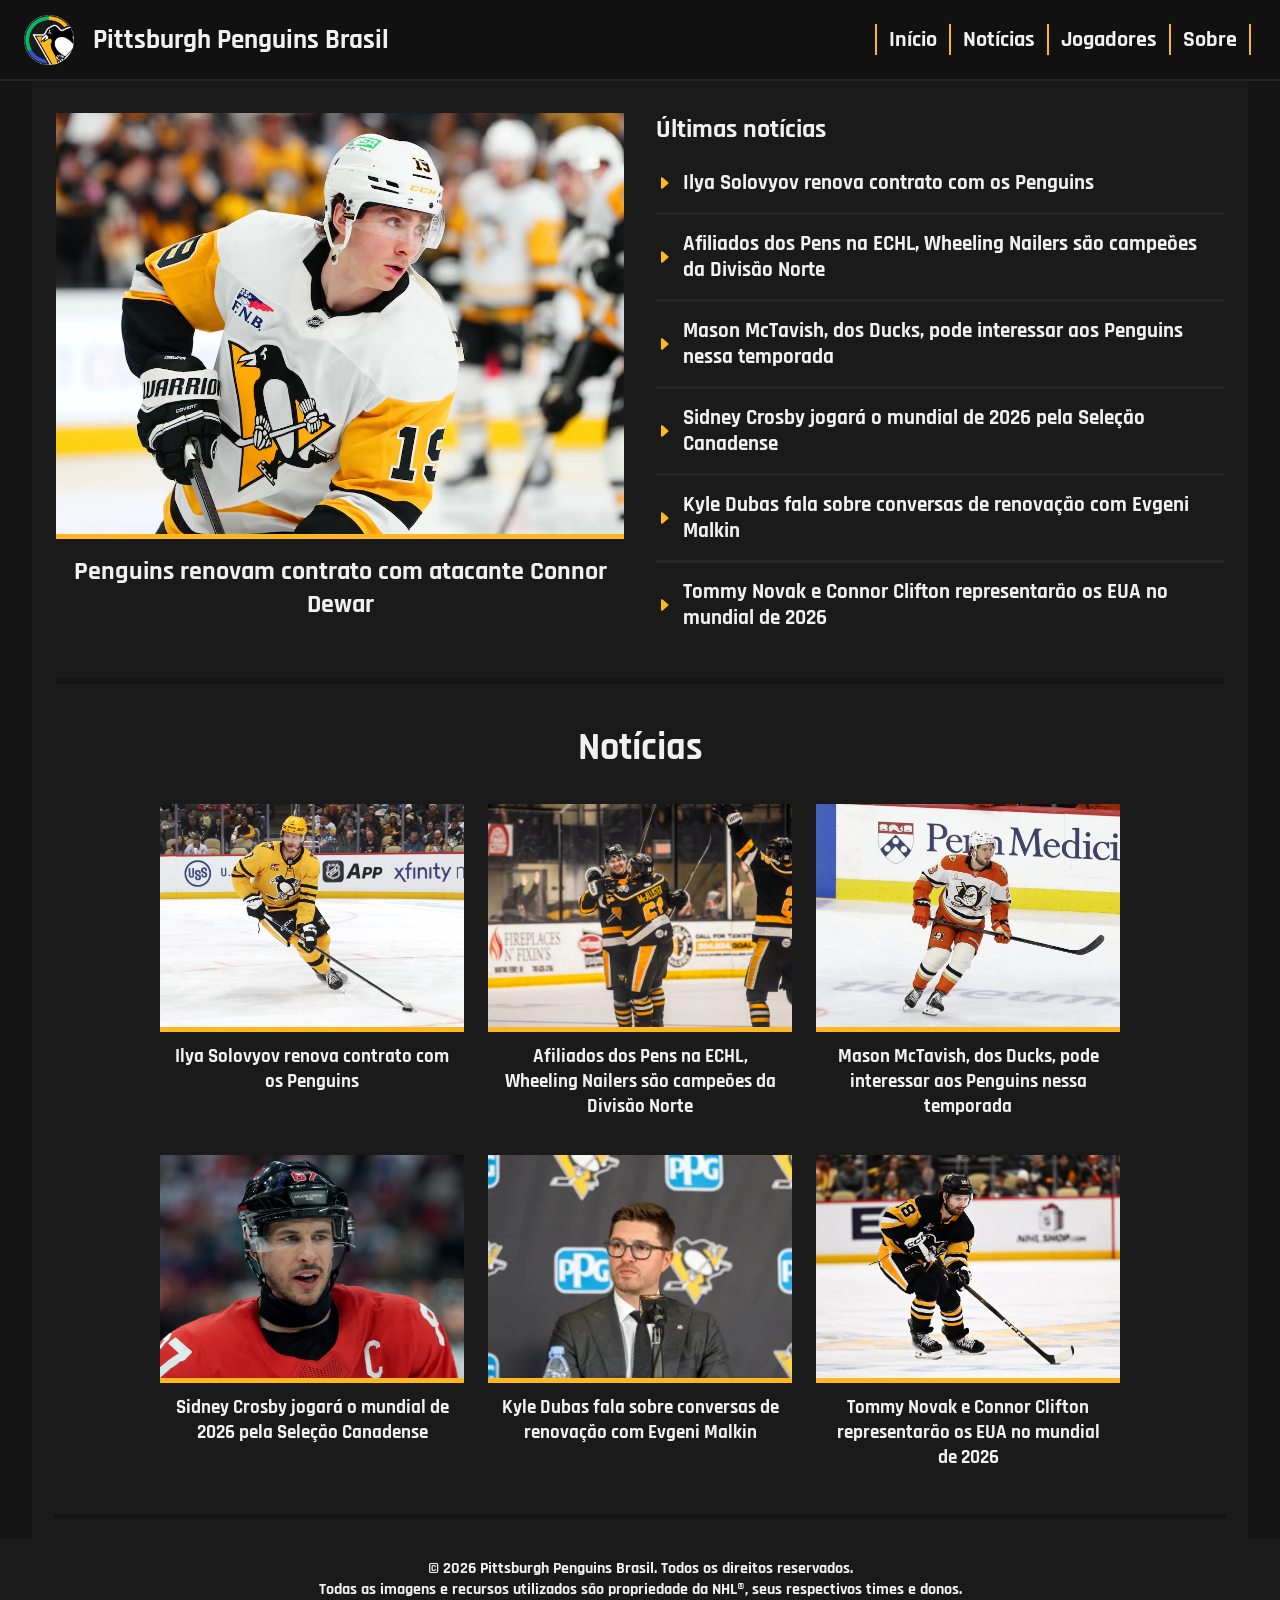
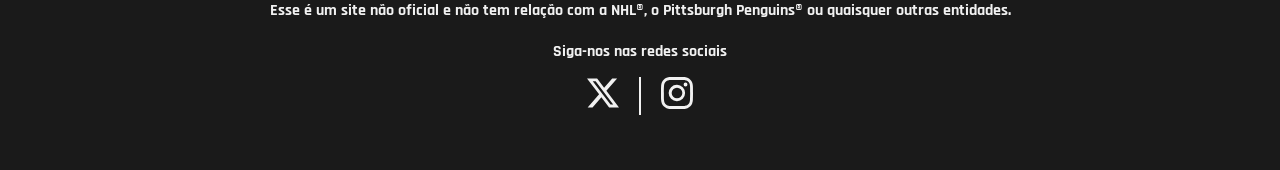
==== index.html @ 7f01fa3d "Add files via upload" ====
<!DOCTYPE html>
<html lang="en">

<head>
    <meta charset="UTF-8">
    <meta name="viewport" content="width=device-width, initial-scale=1.0">
    <link rel="icon" type="image/png" sizes="32x32" href="assets/logo-transparent.png">
    <title>Home | Pittsburgh Penguins Brasil</title>
    <link href="https://fonts.googleapis.com/css2?family=Rajdhani:wght@300;400;500;600;700&display=swap"
        rel="stylesheet">
    <link rel="stylesheet" href="styles.css">
    <meta name="viewport" content="width=device-width, initial-scale=1.0">
</head>

<body>
    <header>
        <div class="cabecalho">
            <div class="titulo flex">
                <img src="assets/logo-transparent.png" alt="Logo do pensbrasil" width="50">
                <h1>Pittsburgh Penguins Brasil</h1>
            </div>
            <div class="navbar flex">
                <a class="item-navbar" href="#inicio">Início</a>
                <a class="item-navbar" href="#noticias">Notícias</a>
                <a class="item-navbar" href="">Jogadores</a>
                <a class="item-navbar" href="">Sobre</a>
                <button class="menu-toggle" aria-label="Toggle menu">
                    <svg xmlns="http://www.w3.org/2000/svg" width="32" height="32" fill="currentColor"
                        class="bi bi-list" viewBox="0 0 16 16">
                        <path fill-rule="evenodd"
                            d="M2.5 12a.5.5 0 0 1 .5-.5h10a.5.5 0 0 1 0 1H3a.5.5 0 0 1-.5-.5m0-4a.5.5 0 0 1 .5-.5h10a.5.5 0 0 1 0 1H3a.5.5 0 0 1-.5-.5m0-4a.5.5 0 0 1 .5-.5h10a.5.5 0 0 1 0 1H3a.5.5 0 0 1-.5-.5" />
                    </svg>
                </button>
            </div>
            <div class="mobile-menu">
                <a class="item-mobile-menu" href="#inicio">Início</a>
                <a class="item-mobile-menu" href="#noticias">Notícias</a>
                <a class="item-mobile-menu" href="">Jogadores</a>
                <a class="item-mobile-menu" href="">Sobre</a>
            </div>
        </div>

    </header>
    <main>
        <div class="bloco" id="inicio">
            <div class="espaco-noticias flex">
                <a class="noticia-principal" href="noticias/penguins_renovam_contrato_com_atacante_connor_dewar/index.html">
                    <div class="foto-noticia">
                        <img src="assets/placeholder.avif" alt="Foto do atacante Connor Dewar" width="100%">
                    </div>
                    <div class="titulo-noticia flex">
                        <p>Penguins renovam contrato com atacante Connor Dewar</p>
                    </div>
                </a>
                <div class="noticias-secundarias"></div>
            </div>
        </div>
        <div class="bloco">
            <div class="secao-noticias" id="noticias">
                <h1 class="h1-noticias">Notícias</h1>
                <section class="noticias-cards"></section>
            </div>
        </div>
    </main>
    <footer>
        <p>© 2026 Pittsburgh Penguins Brasil. Todos os direitos reservados.</p>
        <p>Todas as imagens e recursos utilizados são propriedade da NHL®, seus respectivos times e donos.
            <br>Esse é um site não oficial e não tem relação com a NHL®, o Pittsburgh Penguins® ou quaisquer outras
            entidades.
        </p>

        <div class="redes-sociais">
            <p>Siga-nos nas redes sociais</p>
            <div class="card-redesocial flex">
                <div class="item-redesocial flex">
                    <a href="https://x.com/pensbrasil" target="_blank">
                        <svg xmlns="http://www.w3.org/2000/svg" width="32" height="32" fill="currentColor"
                            class="bi bi-twitter-x" viewBox="0 0 16 16">
                            <path
                                d="M12.6.75h2.454l-5.36 6.142L16 15.25h-4.937l-3.867-5.07-4.425 5.07H.316l5.733-6.57L0 .75h5.063l3.495 4.633L12.601.75Zm-.86 13.028h1.36L4.323 2.145H2.865z" />
                        </svg>
                    </a>
                </div>
                <div class="item-redesocial flex">
                    <a href="https://www.instagram.com/pensbrasil/" target="_blank">
                        <svg xmlns="http://www.w3.org/2000/svg" width="32" height="32" fill="currentColor"
                            class="bi bi-instagram" viewBox="0 0 16 16">
                            <path
                                d="M8 0C5.829 0 5.556.01 4.703.048 3.85.088 3.269.222 2.76.42a3.9 3.9 0 0 0-1.417.923A3.9 3.9 0 0 0 .42 2.76C.222 3.268.087 3.85.048 4.7.01 5.555 0 5.827 0 8.001c0 2.172.01 2.444.048 3.297.04.852.174 1.433.372 1.942.205.526.478.972.923 1.417.444.445.89.719 1.416.923.51.198 1.09.333 1.942.372C5.555 15.99 5.827 16 8 16s2.444-.01 3.298-.048c.851-.04 1.434-.174 1.943-.372a3.9 3.9 0 0 0 1.416-.923c.445-.445.718-.891.923-1.417.197-.509.332-1.09.372-1.942C15.99 10.445 16 10.173 16 8s-.01-2.445-.048-3.299c-.04-.851-.175-1.433-.372-1.941a3.9 3.9 0 0 0-.923-1.417A3.9 3.9 0 0 0 13.24.42c-.51-.198-1.092-.333-1.943-.372C10.443.01 10.172 0 7.998 0zm-.717 1.442h.718c2.136 0 2.389.007 3.232.046.78.035 1.204.166 1.486.275.373.145.64.319.92.599s.453.546.598.92c.11.281.24.705.275 1.485.039.843.047 1.096.047 3.231s-.008 2.389-.047 3.232c-.035.78-.166 1.203-.275 1.485a2.5 2.5 0 0 1-.599.919c-.28.28-.546.453-.92.598-.28.11-.704.24-1.485.276-.843.038-1.096.047-3.232.047s-2.39-.009-3.233-.047c-.78-.036-1.203-.166-1.485-.276a2.5 2.5 0 0 1-.92-.598 2.5 2.5 0 0 1-.6-.92c-.109-.281-.24-.705-.275-1.485-.038-.843-.046-1.096-.046-3.233s.008-2.388.046-3.231c.036-.78.166-1.204.276-1.486.145-.373.319-.64.599-.92s.546-.453.92-.598c.282-.11.705-.24 1.485-.276.738-.034 1.024-.044 2.515-.045zm4.988 1.328a.96.96 0 1 0 0 1.92.96.96 0 0 0 0-1.92m-4.27 1.122a4.109 4.109 0 1 0 0 8.217 4.109 4.109 0 0 0 0-8.217m0 1.441a2.667 2.667 0 1 1 0 5.334 2.667 2.667 0 0 1 0-5.334" />
                        </svg>
                    </a>
                </div>
            </div>
        </div>
    </footer>
    <script src="script.js"></script>
</body>

</html>
---- styles.css ----
* {
  font-family: "Rajdhani", system-ui, -apple-system, 'Segoe UI', sans-serif;
  margin: 0;
  padding: 0;
  box-sizing: border-box;
}

html,
body {
  background-color: var(--cinza-intermediario);
  color: var(--branco);
}

html {
  scroll-behavior: smooth;
}

header {
  display: flex;
  justify-content: center;
  position: sticky;
  top: 0;
  background-color: var(--cinza-escuro);
  border-bottom: 2px solid var(--cinza-detalhes);
}

footer {
  display: flex;
  flex-direction: column;
  font-weight: bold;
  background-color: var(--cinza-claro);
  color: var(--branco);
  padding: 20px;
  text-align: center;
  align-items: center;
  justify-content: space-between;
  flex-wrap: wrap;
}

a {
  color: var(--branco);
  text-decoration: none;
}

:root {
  --amarelo: #feb71c;
  --branco: #f1f1f1;
  --cinza-escuro: #111111;
  --cinza-claro: #1a1a1a;
  --cinza-detalhes: #252525;
  --cinza-intermediario: #141414;
}

.redes-sociais {
  padding: 20px;
  text-align: center;
}

.item-redesocial {
  align-items: center;
  padding: 0px 20px;
  transition: color 0.2s ease;
  color: var (--branco);
}

.item-redesocial:first-child {
  border-right: 2px solid var(--branco);
}

.item-redesocial svg:hover {
  color: var(--amarelo);
  transition: color 0.2s ease;
  cursor: pointer;
}

.card-redesocial {
  justify-content: center;
  padding: 15px 5px;
}

.flex {
  display: flex;
}

.cabecalho {
  display: flex;
  width: 100%;
  max-width: 80.5rem;
  flex-wrap: wrap;
  color: var(--branco);
  padding: 0.6rem 1.2rem;
  align-items: center;
  text-align: center;
  justify-content: space-between;
  gap: 1rem;
}

.titulo {
  font-size: 0.85rem;
  white-space: nowrap;
  overflow: hidden;
  gap: 1.2rem;
  padding: 5px;
  align-items: center;
  margin-right: auto;
}

.navbar {
  padding: 10px;
  justify-content: right;
  max-width: 100%;
}

.item-navbar {
  font-size: clamp(1rem, 1.2rem + 0.3vw, 1.4rem);
  font-weight: bold;
  color: var(--branco);
  text-decoration: none;
  padding: 1px 12px;
  transition: color 0.2s ease;
  border-right: 2px solid var(--amarelo);
}

.item-navbar:first-child {
  border-left: 2px solid var(--amarelo);
}

.item-navbar:hover {
  color: var(--amarelo);
  transition: color 0.2s ease;
}

.menu-toggle {
  display: none;
  background: none;
  border: none;
  cursor: pointer;
  color: var(--branco);
}

@media (max-width: 860px) {
  .item-navbar {
    display: none;
    width: 100%;
    text-align: center;
    padding: 15px;
    border-top: 1px solid #444;
  }

  .navbar {
    flex-direction: column;
    align-items: flex-start;
  }

  .menu-toggle {
    display: flex;
    align-items: center;
  }

  .navbar.active .item-navbar {
    display: block;
  }
}

@media (max-width: 530px) {
  .titulo {
    font-size: 0.5rem;
    gap: 10px;
  }

  .titulo img {
    width: 30px;
    height: 30px;
  }

  .menu-toggle svg {
    width: 24px;
    height: 24px;
  }

  footer {
    font-size: 0.7rem;
  }
}

.mobile-menu {
  max-height: 0;
  overflow: hidden;
  display: flex;
  flex-direction: column;
  background: var(--cinza-claro);
  position: absolute;
  top: 4rem;
  left: 0;
  width: 100%;
  z-index: 999;
}

.mobile-menu a {
  font-weight: bold;
  color: var(--branco);
  padding: 15px;
  text-decoration: none;
  border-top: 2px solid var(--cinza-escuro);
}

.mobile-menu a:hover {
  background: #444;
}

@media (min-width: 860px) {
  .mobile-menu {
    display: none !important;
  }
}

@media (max-width: 860px) {
  .mobile-menu {
    top: 5rem;
  }
}

@media (max-width: 530px) {
  .mobile-menu {
    top: 4rem;
  }
}

.mobile-menu {
  transition: max-height 0.3s ease;
  overflow: hidden;
}

.mobile-menu.open {
  max-height: 300px;
}

#inicio {
  scroll-margin-top: 7rem;
} 

.bloco {
  background-color: var(--cinza-claro);
  width: clamp(18rem, 95%, 80rem);
  margin: 0 auto;
  padding: 1.2rem 1.5rem;
  padding-top: 2rem;
}

.bloco:not(:first-child) {
  padding: 1.2rem 1.3rem;
}

.espaco-noticias {
  display: flex;
  flex-wrap: wrap;
  gap: 2rem;
  padding-bottom: 2rem;
  border-bottom: 5px solid var(--cinza-intermediario);
}

.noticia-principal {
  flex: 1;
  display: flex;
  flex-direction: column;
  gap: 1rem;
  min-width: 16rem;
}

.noticia-principal:hover {
  text-decoration: underline;
  cursor: pointer;
}

.foto-noticia {
  aspect-ratio: 4 / 3;
  width: 100%;
  overflow: hidden;
}

.foto-noticia img {
  width: 100%;
  height: 100%;
  object-fit: cover;
  border-bottom: 5px solid var(--amarelo);
}

.titulo-noticia {
  text-align: center;
}

.titulo-noticia p {
  font-size: clamp(1.2rem, 1.4rem + 0.5vw, 1.6rem);
  font-weight: bold;
  color: var(--branco);
  margin: 0;
}

.noticias-secundarias {
  flex: 1;
  display: flex;
  flex-direction: column;
  min-width: 14rem;
}

.noticias-secundarias h2 {
  font-size: clamp(1.2rem, 1.4rem + 0.3vw, 1.8rem);
  font-weight: bold;
  color: var(--branco);
  margin-bottom: 0.5rem;
}

.link-noticia-secundaria {
  display: flex;
  align-items: center;
  gap: 0.7rem;
  font-size: clamp(1rem, 1.2rem + 0.4vw, 1.3rem);
  color: var(--branco);
  font-weight: bold;
  padding: 1rem 0;
  border-bottom: 3px solid var(--cinza-detalhes);
}

.link-noticia-secundaria:last-child {
  border-bottom: none;
}

.link-noticia-secundaria svg {
  color: var(--amarelo);
  flex-shrink: 0;
}

.link-noticia-secundaria:hover {
  text-decoration: underline;
  cursor: pointer;
}

@media (max-width: 860px) {
  .espaco-noticias {
    flex-direction: column;
    align-items: center;
    gap: 1rem;
  }

  .noticia-principal,
  .noticias-secundarias {
    width: 100%;
  }

  .noticias-secundarias {
    margin-top: 2rem;
  }
}

@media (max-width: 530px) {
  .espaco-noticias {
    gap: 0;
  }

  .titulo-noticia p {
    font-size: 1.2rem;
  }

  .noticias-secundarias h2 {
    font-size: 1.2rem;
  }

  .link-noticia-secundaria {
    font-size: 0.8rem;
    padding: 0.5rem 0;
  }
}

.h1-noticias {
  font-size: clamp(1.5rem, 2rem + 0.5vw, 2.5rem);
  font-weight: bold;
  color: var(--branco);
  text-align: center;
  margin: 0 auto;
}

.secao-noticias {
  border-bottom: 5px solid var(--cinza-intermediario);
  scroll-margin-top: 7rem;
}

.noticias-cards {
  display: grid;
  grid-template-columns: repeat(auto-fit, minmax(15rem, 1fr));
  gap: 1.5rem;
  padding: 2rem 0;
  margin: 0 auto;
  width: clamp(10rem, 95%, 60rem);
}

.card {
  background-color: var(--cinza-claro);
  overflow: hidden;
  text-align: center;
}

.card:hover {
  text-decoration: underline;
  cursor: pointer;
}

.card img {
  width: 100%;
  aspect-ratio: 4 / 3;
  object-fit: cover;
  display: block;
  border-bottom: 5px solid var(--amarelo);
}

.card h3 {
  font-size: clamp(0.9rem, 1rem + 0.3vw, 1.2rem);
  color: var(--branco);
  padding: 0.75rem;
}
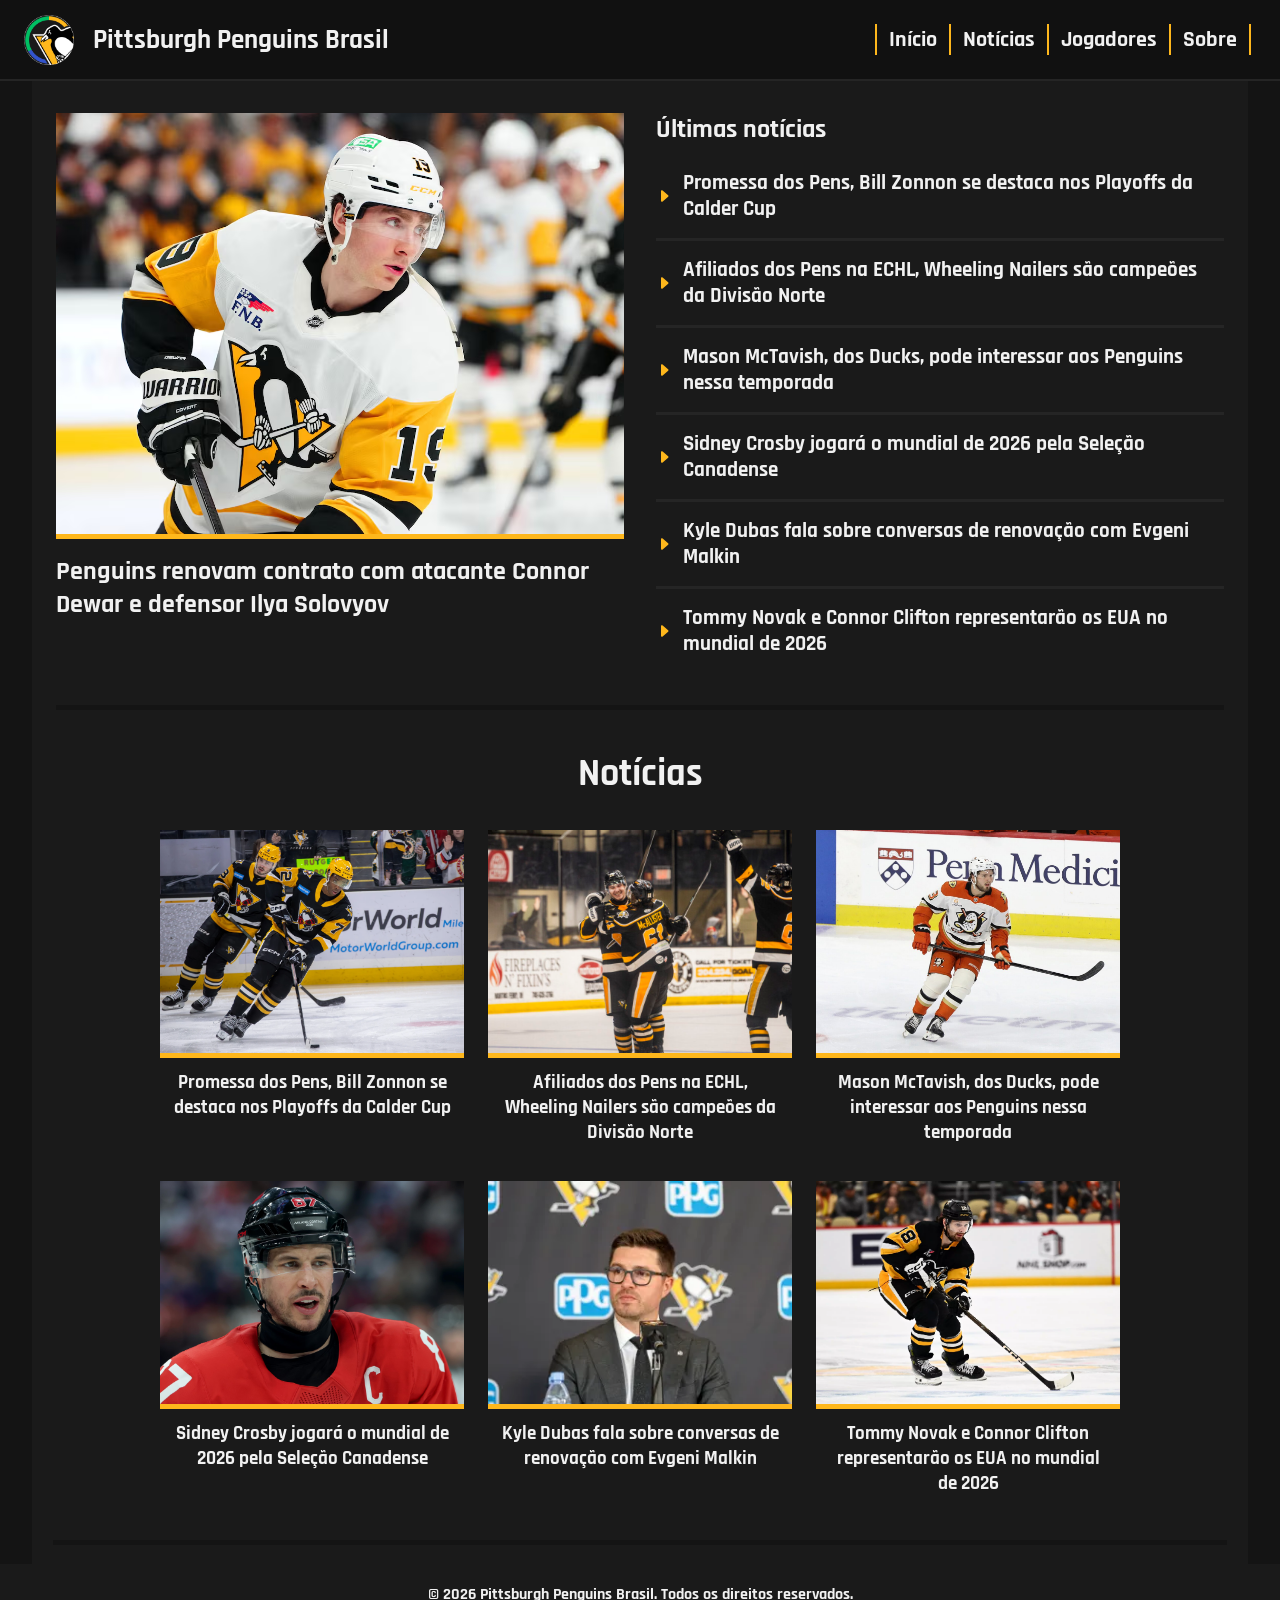
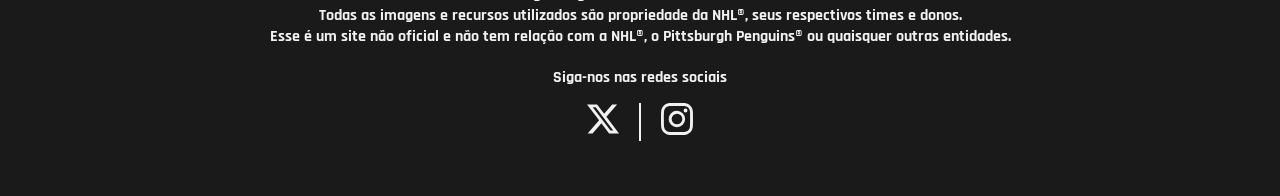
==== commit de1d2985: "Add files via upload" ====
--- a/index.html
+++ b/index.html
@@ -44,12 +44,12 @@
     <main>
         <div class="bloco" id="inicio">
             <div class="espaco-noticias flex">
-                <a class="noticia-principal" href="noticias/penguins_renovam_contrato_com_atacante_connor_dewar/index.html">
+                <a class="noticia-principal" href="noticias/penguins_renovam_contrato_com_atacante_connor_dewar_e_defensor_ilya_solovyov/">
                     <div class="foto-noticia">
                         <img src="assets/placeholder.avif" alt="Foto do atacante Connor Dewar" width="100%">
                     </div>
                     <div class="titulo-noticia flex">
-                        <p>Penguins renovam contrato com atacante Connor Dewar</p>
+                        <p>Penguins renovam contrato com atacante Connor Dewar e defensor Ilya Solovyov</p>
                     </div>
                 </a>
                 <div class="noticias-secundarias"></div>
--- a/styles.css
+++ b/styles.css
@@ -163,14 +163,18 @@
 }
 
 @media (max-width: 530px) {
+  .cabecalho {
+    gap: 0.3rem;
+  }
+
   .titulo {
     font-size: 0.5rem;
-    gap: 10px;
+    gap: 9px;
   }
 
   .titulo img {
-    width: 30px;
-    height: 30px;
+    width: 25px;
+    height: 25px;
   }
 
   .menu-toggle svg {
@@ -286,7 +290,7 @@
 }
 
 .titulo-noticia {
-  text-align: center;
+  text-align: left;
 }
 
 .titulo-noticia p {
@@ -359,6 +363,11 @@
 
   .titulo-noticia p {
     font-size: 1.2rem;
+    
+  }
+
+  .titulo-noticia {
+  text-align: center;
   }
 
   .noticias-secundarias h2 {
@@ -416,4 +425,176 @@
   font-size: clamp(0.9rem, 1rem + 0.3vw, 1.2rem);
   color: var(--branco);
   padding: 0.75rem;
-}+}
+
+.espaco-artigo {
+  flex: 0 0 65%;   
+  padding-right: 1.7rem;
+  padding-bottom: 1rem;
+  border-right: 4px solid var(--cinza-intermediario);
+}
+
+.tipo-artigo {
+  align-items: center;
+  gap: 0.5rem;
+  margin-bottom: 1rem;
+}
+
+.tipo-artigo p {
+  font-size: clamp(0.8rem, 1.2rem + 0.2vw, 1.3rem);
+  color: var(--branco);
+  font-weight: bold;
+  border-bottom: 3px solid var(--amarelo);
+  display: inline-block;
+}
+
+.tipo-artigo svg {
+  color: var(--amarelo);
+}
+
+.titulo-artigo {
+  font-size: 2rem;
+  font-weight: bold;
+  color: var(--branco);
+  text-align: left;
+  margin-bottom: 1rem;
+}
+
+.foto-artigo img {
+  width: 70%;
+  aspect-ratio: 4 / 3;
+  object-fit: cover;
+  display: block;
+  border-bottom: 7px solid var(--amarelo);
+}
+
+.creditos-foto {
+  font-size: clamp(0.8rem, 0.9rem + 0.2vw, 1rem);
+  color: var(--branco);
+  margin-top: 0.5rem;
+}
+
+.info-artigo {
+  margin-top: 1.7rem;
+}
+
+.autor-artigo {
+  font-size: clamp(0.9rem, 1rem + 0.2vw, 1.4rem);
+  color: var(--branco);
+  margin-top: 0.5rem;
+  gap: 5px;
+}
+
+.autor-artigo a {
+  font-weight: bold;
+  color: var(--branco);
+}
+
+.autor-artigo a:hover {
+  text-decoration: underline;
+}
+
+.data-artigo {
+  font-weight: bold;
+  font-size: 1.1rem;
+  color: var(--branco);
+  margin-top: 0.2rem;
+}
+
+.conteudo-artigo {
+  font-weight: normal;
+  font-size: clamp(0.8rem, 1.1rem + 0.5vw, 1.5rem);
+  display: flex;
+  flex-direction: column;
+  gap: 1.5rem;
+  margin-top: 2rem;
+  margin-bottom: 2rem;
+  line-height: 1.3;
+  color: var(--branco);
+}
+
+@media (max-width: 1000px) {
+  .foto-artigo img {
+    align-self: center;
+    width: 100%;
+  }
+}
+
+.outras-noticias {
+  flex: 0 0 35%;  
+  padding-left: 1.3rem;
+}
+
+.h2-outras-noticias {
+  font-size: 1.7rem;
+  font-weight: bold;
+  color: var(--branco);
+}
+
+.cards-outras-noticias {
+  display: flex;
+  flex-direction: column;
+}
+
+.card-outras-noticias {
+  display: flex;
+  align-items: center;
+  gap: 1rem;
+  width: 100%;
+  padding: 1rem 0;
+  padding: 1rem 0;
+  border-bottom: 3px solid var(--cinza-detalhes);
+}
+
+.card-outras-noticias:hover {
+  text-decoration: underline;
+  cursor: pointer;
+}
+
+.foto-card-outras-noticias {
+  flex: 0 0 120px;
+}
+
+.foto-card-outras-noticias img {
+  width: 100%;
+  aspect-ratio: 4 / 3;
+  object-fit: cover;
+  display: block;
+  border-bottom: 5px solid var(--amarelo);
+}
+
+.card-outras-noticias p {
+  flex: 1;
+  font-size: clamp(0.6rem, 0.9rem + 0.3vw, 1.1rem);
+  color: var(--branco);
+  font-weight: bold;
+  text-align: left;
+}
+
+@media (max-width: 1200px) {
+  #artigo {
+    flex-direction: column;
+  }
+
+  .espaco-artigo,
+  .outras-noticias {
+    flex: 1 1 100%;
+    width: 100%;
+    border-right: none;
+    padding-right: 0;
+    padding-left: 0;
+  }
+
+  .espaco-artigo {
+    border-bottom: 5px solid var(--cinza-intermediario);
+  }
+
+  .outras-noticias {
+    display: flex;
+    flex-direction: column;
+    padding-top: 2rem;
+    text-align: center;
+    justify-content: center;
+  }
+
+}
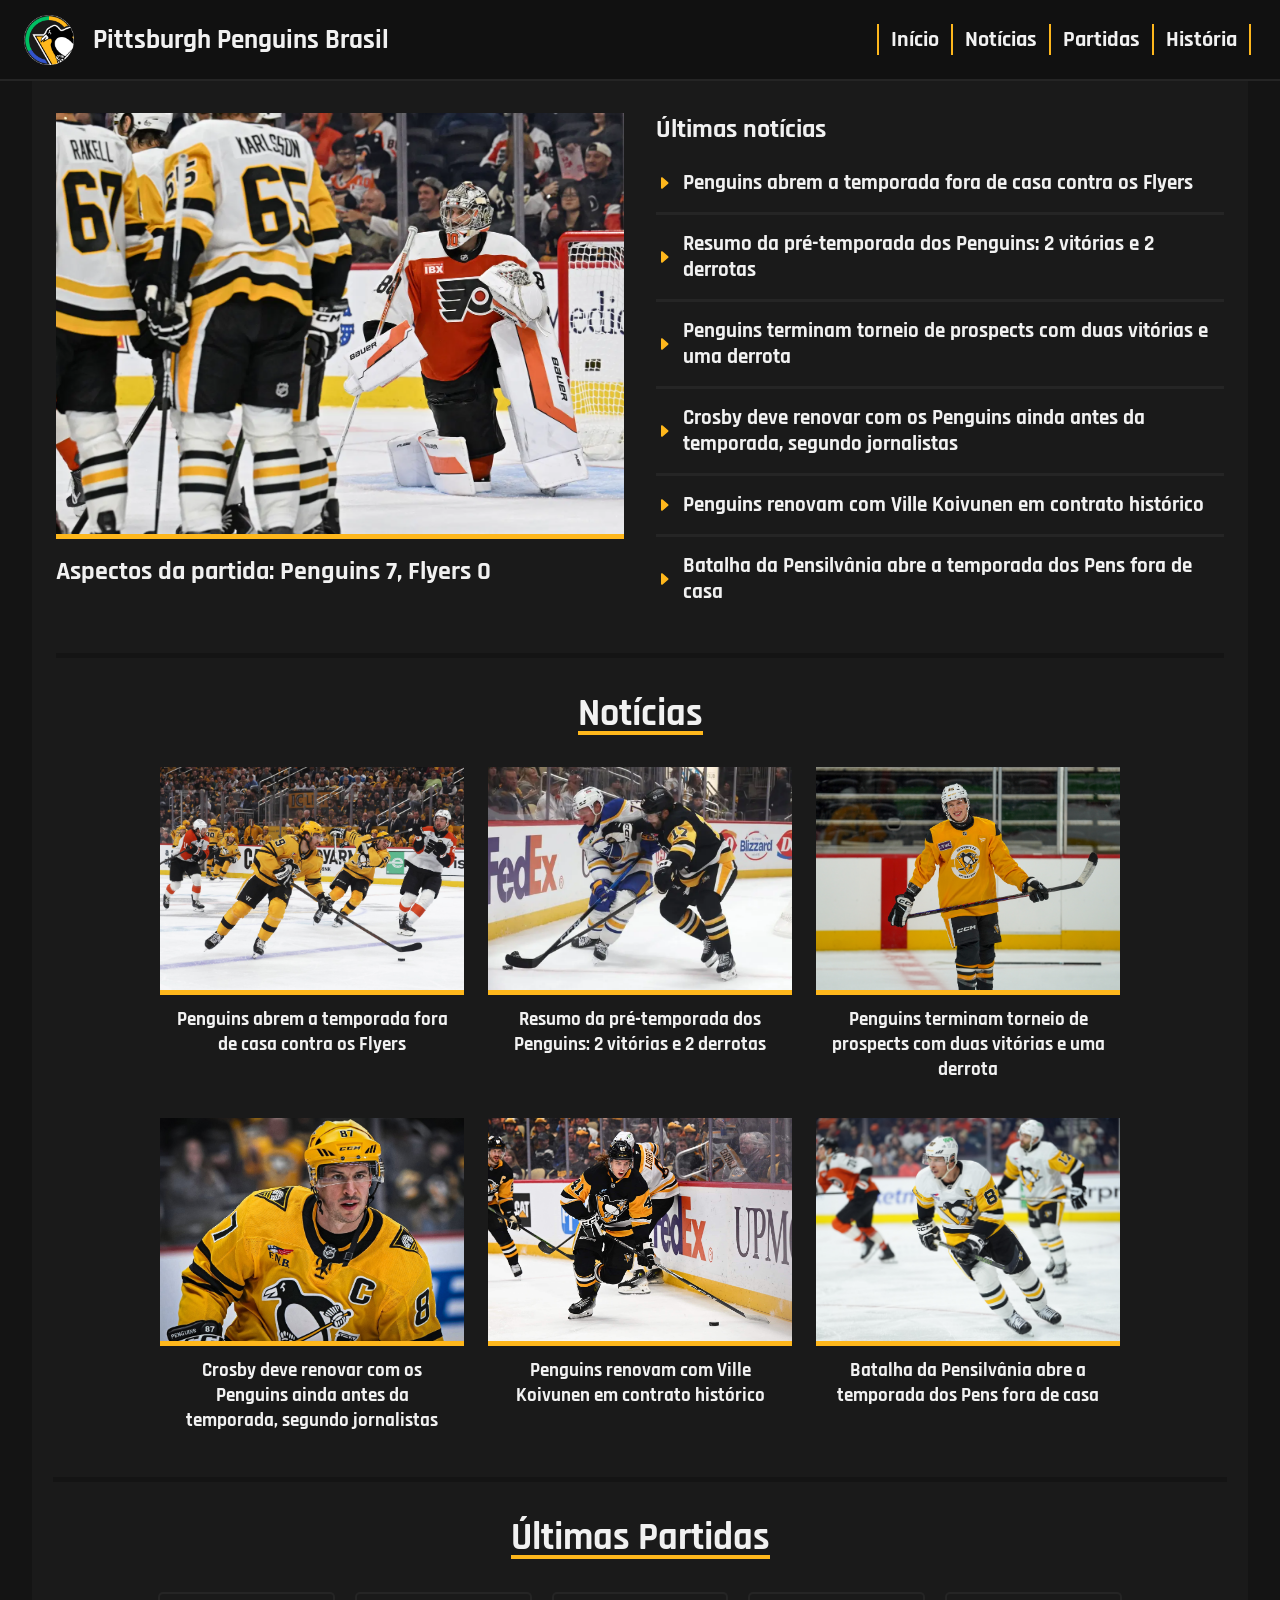
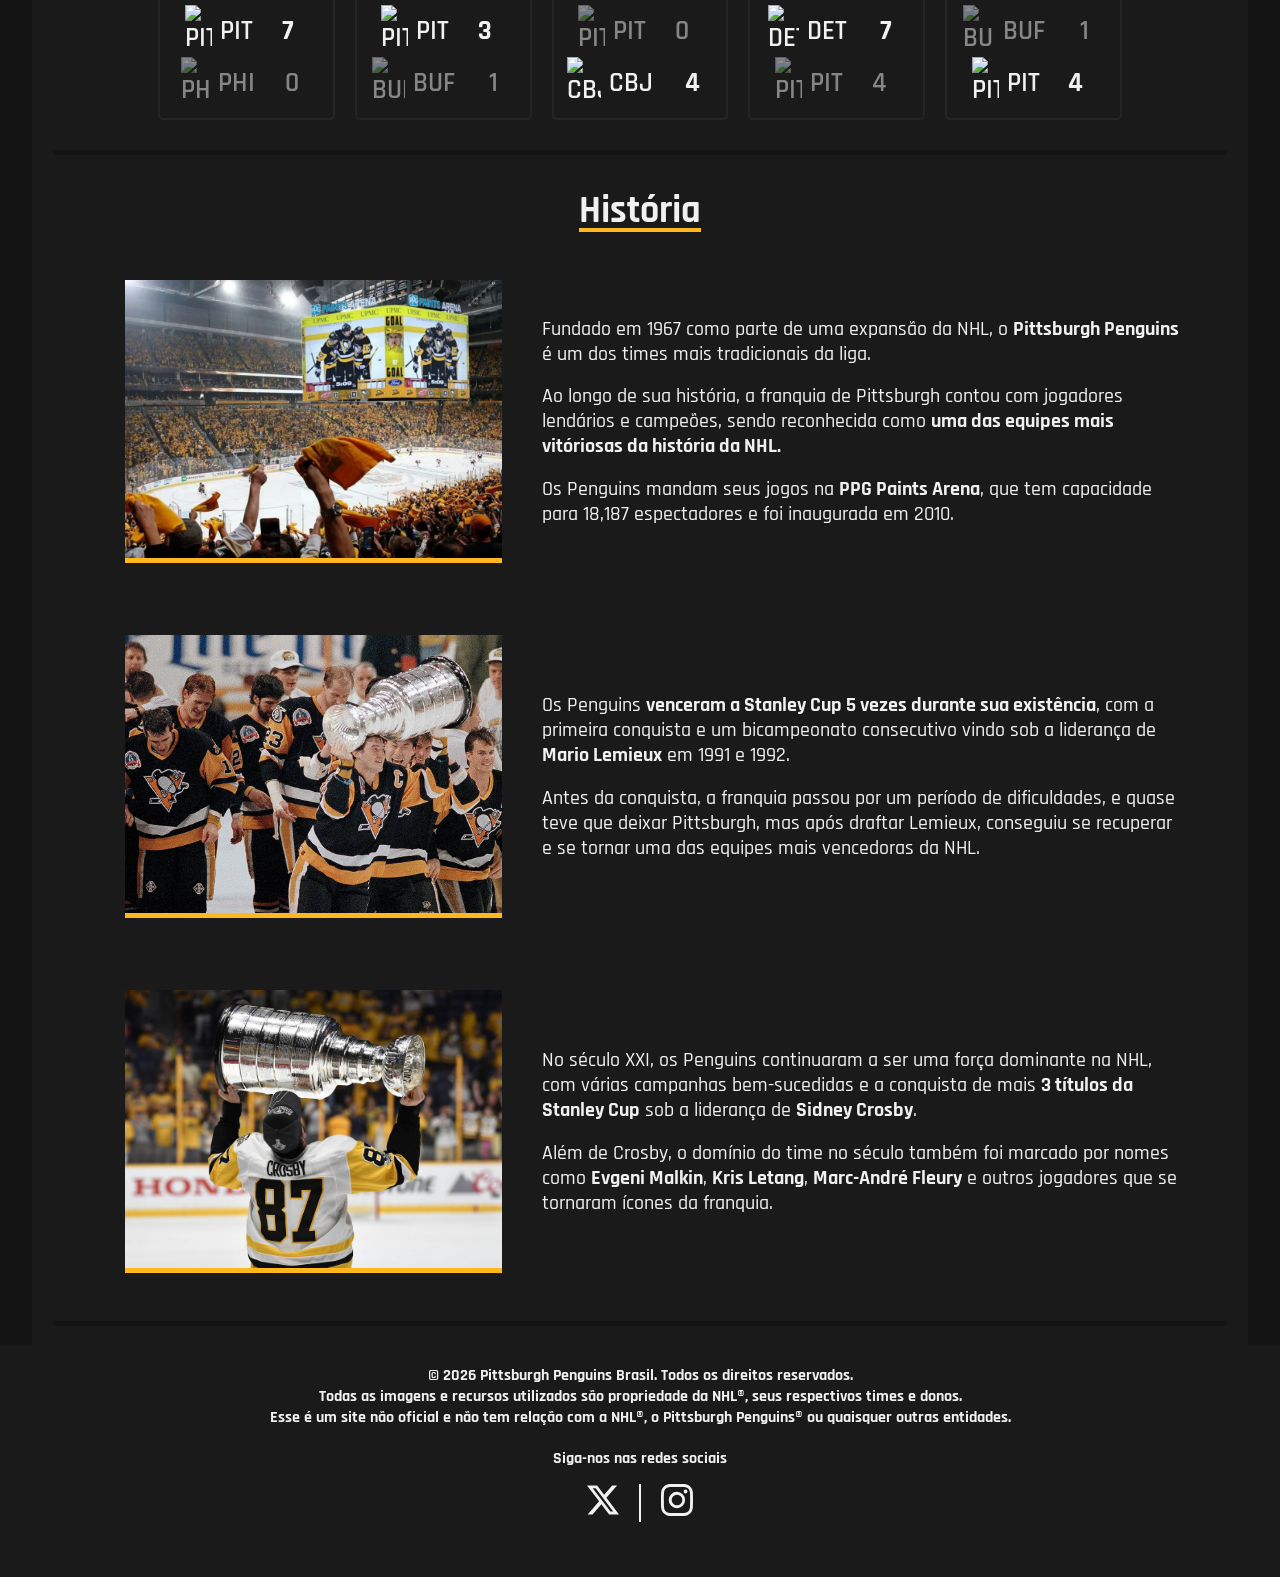
==== commit e157652b: "Add files via upload" ====
--- a/index.html
+++ b/index.html
@@ -22,8 +22,8 @@
             <div class="navbar flex">
                 <a class="item-navbar" href="#inicio">Início</a>
                 <a class="item-navbar" href="#noticias">Notícias</a>
-                <a class="item-navbar" href="">Jogadores</a>
-                <a class="item-navbar" href="">Sobre</a>
+                <a class="item-navbar" href="#partidas">Partidas</a>
+                <a class="item-navbar" href="#historia">História</a>
                 <button class="menu-toggle" aria-label="Toggle menu">
                     <svg xmlns="http://www.w3.org/2000/svg" width="32" height="32" fill="currentColor"
                         class="bi bi-list" viewBox="0 0 16 16">
@@ -35,8 +35,8 @@
             <div class="mobile-menu">
                 <a class="item-mobile-menu" href="#inicio">Início</a>
                 <a class="item-mobile-menu" href="#noticias">Notícias</a>
-                <a class="item-mobile-menu" href="">Jogadores</a>
-                <a class="item-mobile-menu" href="">Sobre</a>
+                <a class="item-mobile-menu" href="#partidas">Partidas</a>
+                <a class="item-mobile-menu" href="#historia">História</a>
             </div>
         </div>
 
@@ -44,12 +44,12 @@
     <main>
         <div class="bloco" id="inicio">
             <div class="espaco-noticias flex">
-                <a class="noticia-principal" href="noticias/penguins_renovam_contrato_com_atacante_connor_dewar_e_defensor_ilya_solovyov/">
+                <a class="noticia-principal" href="noticias/aspectos_da_partida_penguins_7_flyers_0/">
                     <div class="foto-noticia">
-                        <img src="assets/placeholder.avif" alt="Foto do atacante Connor Dewar" width="100%">
+                        <img src="assets/7a0.png" alt="Bryan Rust em ação pelos Penguins." width="100%">
                     </div>
                     <div class="titulo-noticia flex">
-                        <p>Penguins renovam contrato com atacante Connor Dewar e defensor Ilya Solovyov</p>
+                        <p>Aspectos da partida: Penguins 7, Flyers 0</p>
                     </div>
                 </a>
                 <div class="noticias-secundarias"></div>
@@ -59,6 +59,52 @@
             <div class="secao-noticias" id="noticias">
                 <h1 class="h1-noticias">Notícias</h1>
                 <section class="noticias-cards"></section>
+            </div>
+        </div>
+        <div class="bloco">
+            <div class="secao-noticias" id="partidas">
+                <div class="resultados">
+                    <h1 class="h1-noticias">Últimas Partidas</h1>
+                    <div class="cards-jogos"></div>
+                </div>
+            </div>
+        </div>
+        <div class="bloco">
+            <div class="secao-historia" id="historia">
+                <h1 class="h1-noticias">História</h1>
+                <div class="informacoes-historia">
+                    <div class="imagem-historia">
+                        <img src="assets/ppgarena.png" alt="PPG Paints Arena" width="30%">
+                    </div>
+                    <div class="texto-historia">
+                        <p>Fundado em 1967 como parte de uma expansão da NHL, o <strong>Pittsburgh Penguins</strong> é um dos times mais tradicionais da liga.</p>
+                        <p>Ao longo de sua história, a franquia de Pittsburgh contou com jogadores lendários e campeões, sendo reconhecida como <strong>uma
+                        das equipes mais vitóriosas da história da NHL.</strong></p>
+                        <p>Os Penguins mandam seus jogos na <strong>PPG Paints Arena</strong>, que tem capacidade para 18,187 espectadores e foi inaugurada em 2010.</p>
+                    </div>
+                </div>
+                <div class="informacoes-historia">
+                    <div class="imagem-historia">
+                        <img src="assets/cup91.jpg" alt="Mario Lemieux levanta a Stanley Cup em 1991" width="30%">
+                    </div>
+                    <div class="texto-historia">
+                        <p>Os Penguins <strong>venceram a Stanley Cup 5 vezes durante sua existência</strong>, com a primeira
+                        conquista e um bicampeonato consecutivo vindo sob a liderança de <strong>Mario Lemieux</strong> em 1991 e 1992.</p>
+                        <p>Antes da conquista, a franquia passou por um período de dificuldades, e quase teve que deixar Pittsburgh, 
+                        mas após draftar Lemieux, conseguiu se recuperar e se tornar uma das equipes mais vencedoras da NHL.</p>
+                    </div>
+                </div>
+                <div class="informacoes-historia ultimo">
+                    <div class="imagem-historia">
+                        <img src="assets/cup17.jpg" alt="Sidney Crosby levanta a Stanley Cup em 2017" width="30%">
+                    </div>
+                    <div class="texto-historia">
+                        <p>No século XXI, os Penguins continuaram a ser uma força dominante na NHL, com várias campanhas bem-sucedidas e a
+                        conquista de mais <strong>3 títulos da Stanley Cup</strong> sob a liderança de <strong>Sidney Crosby</strong>.</p>
+                        <p>Além de Crosby, o domínio do time no século também foi marcado por nomes como
+                            <strong>Evgeni Malkin</strong>, <strong>Kris Letang</strong>, <strong>Marc-André Fleury</strong> e outros jogadores que se tornaram ícones da franquia.</p>
+                    </div>
+                </div>
             </div>
         </div>
     </main>
--- a/styles.css
+++ b/styles.css
@@ -22,6 +22,7 @@
   top: 0;
   background-color: var(--cinza-escuro);
   border-bottom: 2px solid var(--cinza-detalhes);
+  z-index: 999;
 }
 
 footer {
@@ -40,6 +41,10 @@
 a {
   color: var(--branco);
   text-decoration: none;
+}
+
+::-webkit-scrollbar {
+  display: none;
 }
 
 :root {
@@ -49,6 +54,9 @@
   --cinza-claro: #1a1a1a;
   --cinza-detalhes: #252525;
   --cinza-intermediario: #141414;
+  --cinza-cabecalho-tabela: #131313;
+  --cinza-coluna-tabela-impar: #171717;
+  --cinza-coluna-tabela-par: #1e1e1e;
 }
 
 .redes-sociais {
@@ -59,17 +67,22 @@
 .item-redesocial {
   align-items: center;
   padding: 0px 20px;
-  transition: color 0.2s ease;
   color: var (--branco);
+  transition: 0.2s ease;
 }
 
 .item-redesocial:first-child {
   border-right: 2px solid var(--branco);
 }
 
-.item-redesocial svg:hover {
+.item-redesocial svg {
+  color: var(--branco);
+  transition: 0.2s ease;
+}
+
+.item-redesocial:hover svg {
   color: var(--amarelo);
-  transition: color 0.2s ease;
+  transition: 0.2s ease;
   cursor: pointer;
 }
 
@@ -130,12 +143,62 @@
   transition: color 0.2s ease;
 }
 
+.cabecalho .titulo img {
+  transition: opacity 0.5s ease;
+}
+
+.cabecalho .titulo img.fade-out {
+  opacity: 0;
+}
+
+.cabecalho .titulo img.fade-in {
+  opacity: 1;
+}
+
 .menu-toggle {
   display: none;
   background: none;
   border: none;
   cursor: pointer;
   color: var(--branco);
+}
+
+.informacoes-historia {
+  padding: 0px 3rem;
+  display: flex;
+  justify-content: center;
+  align-items: center;
+  gap: 1rem;
+  margin-top: 1.5rem;
+}
+
+.imagem-historia {
+  width: 40%;
+  display: flex;
+  justify-content: center;
+  align-items: center;
+  padding: 1.5rem;
+}
+
+.informacoes-historia img {
+  width: 100%;
+  aspect-ratio: 4/3;
+  object-fit: cover;
+  display: block;
+  border-bottom: 5px solid var(--amarelo);
+}
+
+.texto-historia {
+  display: flex;
+  flex-direction: column;
+  gap: 1.1rem;
+  width: 60%;
+  font-size: clamp(0.6rem, 1rem + 0.3vw, 2rem);
+  font-weight: 500;
+}
+
+.ultimo {
+  padding-bottom: 1.5rem;
 }
 
 @media (max-width: 860px) {
@@ -354,6 +417,16 @@
   .noticias-secundarias {
     margin-top: 2rem;
   }
+
+  .informacoes-historia {
+    display: flex;
+    flex-direction: column;
+  }
+
+  .imagem-historia, .texto-historia {
+    width: 100%;
+    padding: 0.5rem;
+  }
 }
 
 @media (max-width: 530px) {
@@ -378,17 +451,30 @@
     font-size: 0.8rem;
     padding: 0.5rem 0;
   }
+
+  .informacoes-historia {
+    display: flex;
+    flex-direction: column;
+  }
+
+  .imagem-historia, .texto-historia {
+    width: 100%;
+    padding: 0.5rem;
+  }
 }
 
 .h1-noticias {
+  width: fit-content;
   font-size: clamp(1.5rem, 2rem + 0.5vw, 2.5rem);
   font-weight: bold;
   color: var(--branco);
   text-align: center;
   margin: 0 auto;
-}
-
-.secao-noticias {
+  border-bottom: 4px solid var(--amarelo);
+  line-height: 0.9;
+}
+
+.secao-noticias, .secao-historia {
   border-bottom: 5px solid var(--cinza-intermediario);
   scroll-margin-top: 7rem;
 }
@@ -502,7 +588,7 @@
 }
 
 .conteudo-artigo {
-  font-weight: normal;
+  font-weight: 500;
   font-size: clamp(0.8rem, 1.1rem + 0.5vw, 1.5rem);
   display: flex;
   flex-direction: column;
@@ -596,5 +682,77 @@
     text-align: center;
     justify-content: center;
   }
-
-}
+}
+
+.cards-jogos {
+  display: grid;
+  grid-template-columns: repeat(auto-fit, minmax(10rem, 1fr));
+  gap: 1.5rem;
+  padding: 1rem 0;
+  margin: 0 auto;
+  width: clamp(10rem, 95%, 60rem);
+  margin-bottom: 1rem;
+  margin-top: 1.2rem;
+}
+
+.jogo {
+  display: flex;
+  flex-direction: column;
+  align-items: center;
+  justify-content: center;
+  gap: 0.1rem;
+  padding: 0.7rem;
+  box-shadow: 0 0 0 2px var(--cinza-detalhes);
+  border-radius: 3px;
+  transition: 0.2s ease;
+}
+
+.jogo:hover {
+  cursor: pointer;
+  box-shadow:
+        0 0 0 2px var(--amarelo),
+        0 5px 0 2px var(--amarelo);
+  transition: 0.1s ease;
+}
+
+.time {
+  display: flex;
+  align-items: center;
+  justify-content: space-between;
+  gap: 0.1rem;
+  font-size: clamp(1.3rem, 1.5rem + 0.5vw, 1.7rem);
+  font-weight: 600;
+}
+
+.placar {
+  margin-right: 0.5rem;
+  text-align: center;
+}
+
+.resultado p {
+  min-width: 1.5rem;
+  height: 2rem;
+}
+
+.equipe {
+  display: flex;
+  align-items: center;
+  gap: 0.5rem;
+}
+
+.equipe p {
+  height: 2rem;
+}
+
+#vitoria .placar {
+  font-weight: 800;
+}
+
+#derrota {
+  opacity: 0.5;
+}
+
+.time img {
+  width: 30%;
+}
+
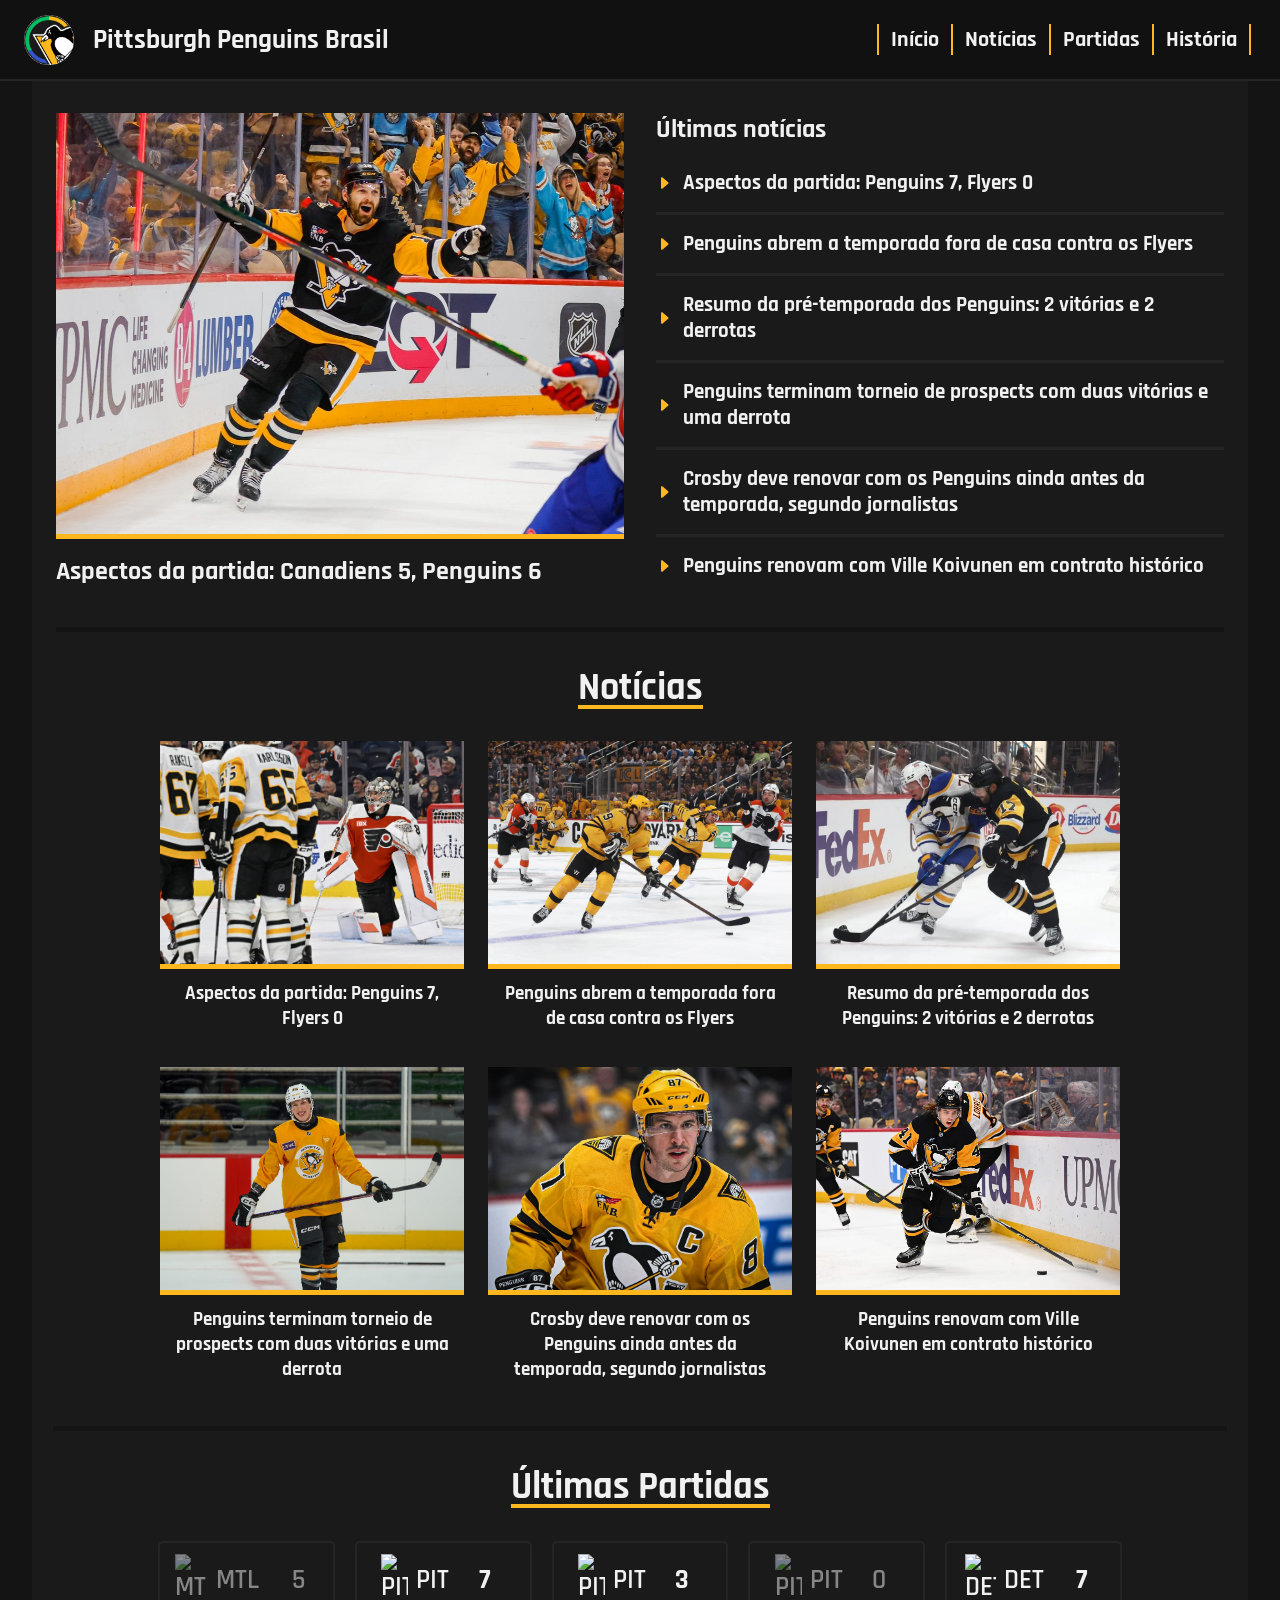
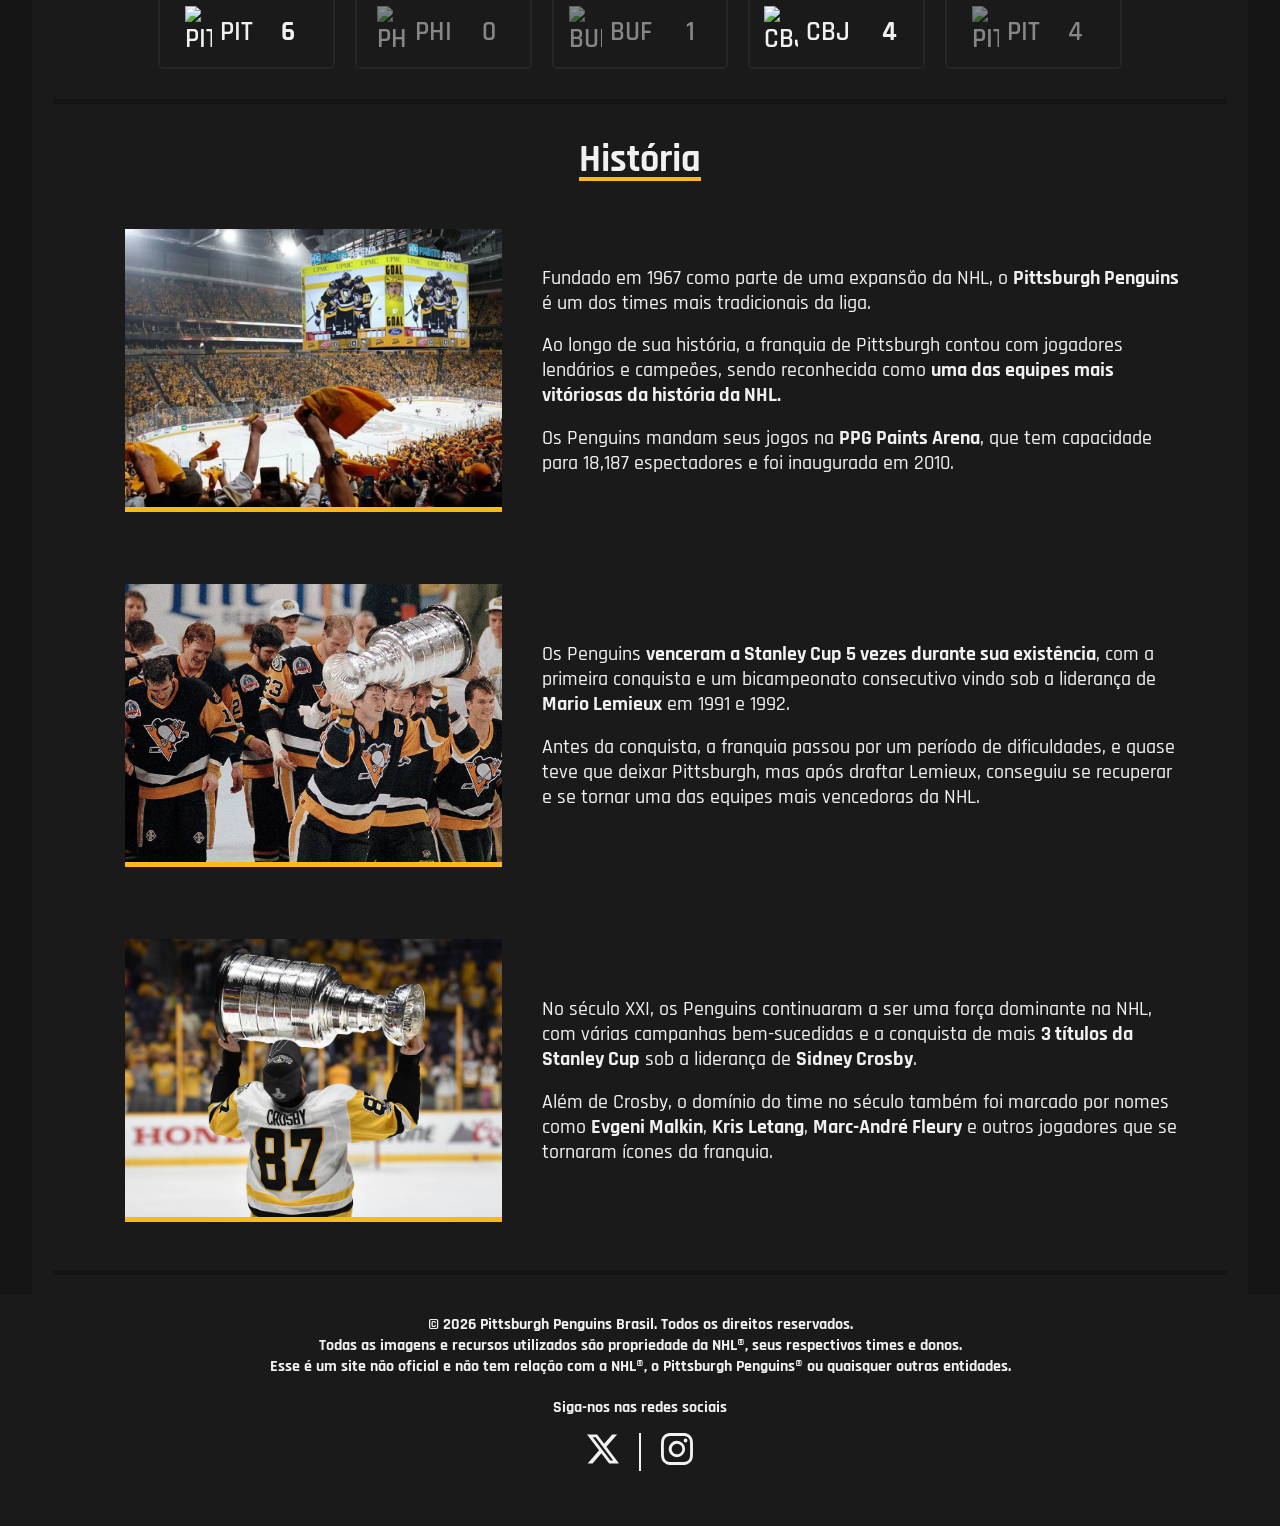
==== commit e89889f4: "Add files via upload" ====
--- a/index.html
+++ b/index.html
@@ -44,12 +44,12 @@
     <main>
         <div class="bloco" id="inicio">
             <div class="espaco-noticias flex">
-                <a class="noticia-principal" href="noticias/aspectos_da_partida_penguins_7_flyers_0/">
+                <a class="noticia-principal" href="noticias/aspectos_da_partida_canadiens_5_penguins_6/">
                     <div class="foto-noticia">
-                        <img src="assets/7a0.png" alt="Bryan Rust em ação pelos Penguins." width="100%">
+                        <img src="assets/otwinner.jpg" alt="Tommy Novak celebra o gol da vitória no overtime" width="100%">
                     </div>
                     <div class="titulo-noticia flex">
-                        <p>Aspectos da partida: Penguins 7, Flyers 0</p>
+                        <p>Aspectos da partida: Canadiens 5, Penguins 6</p>
                     </div>
                 </a>
                 <div class="noticias-secundarias"></div>
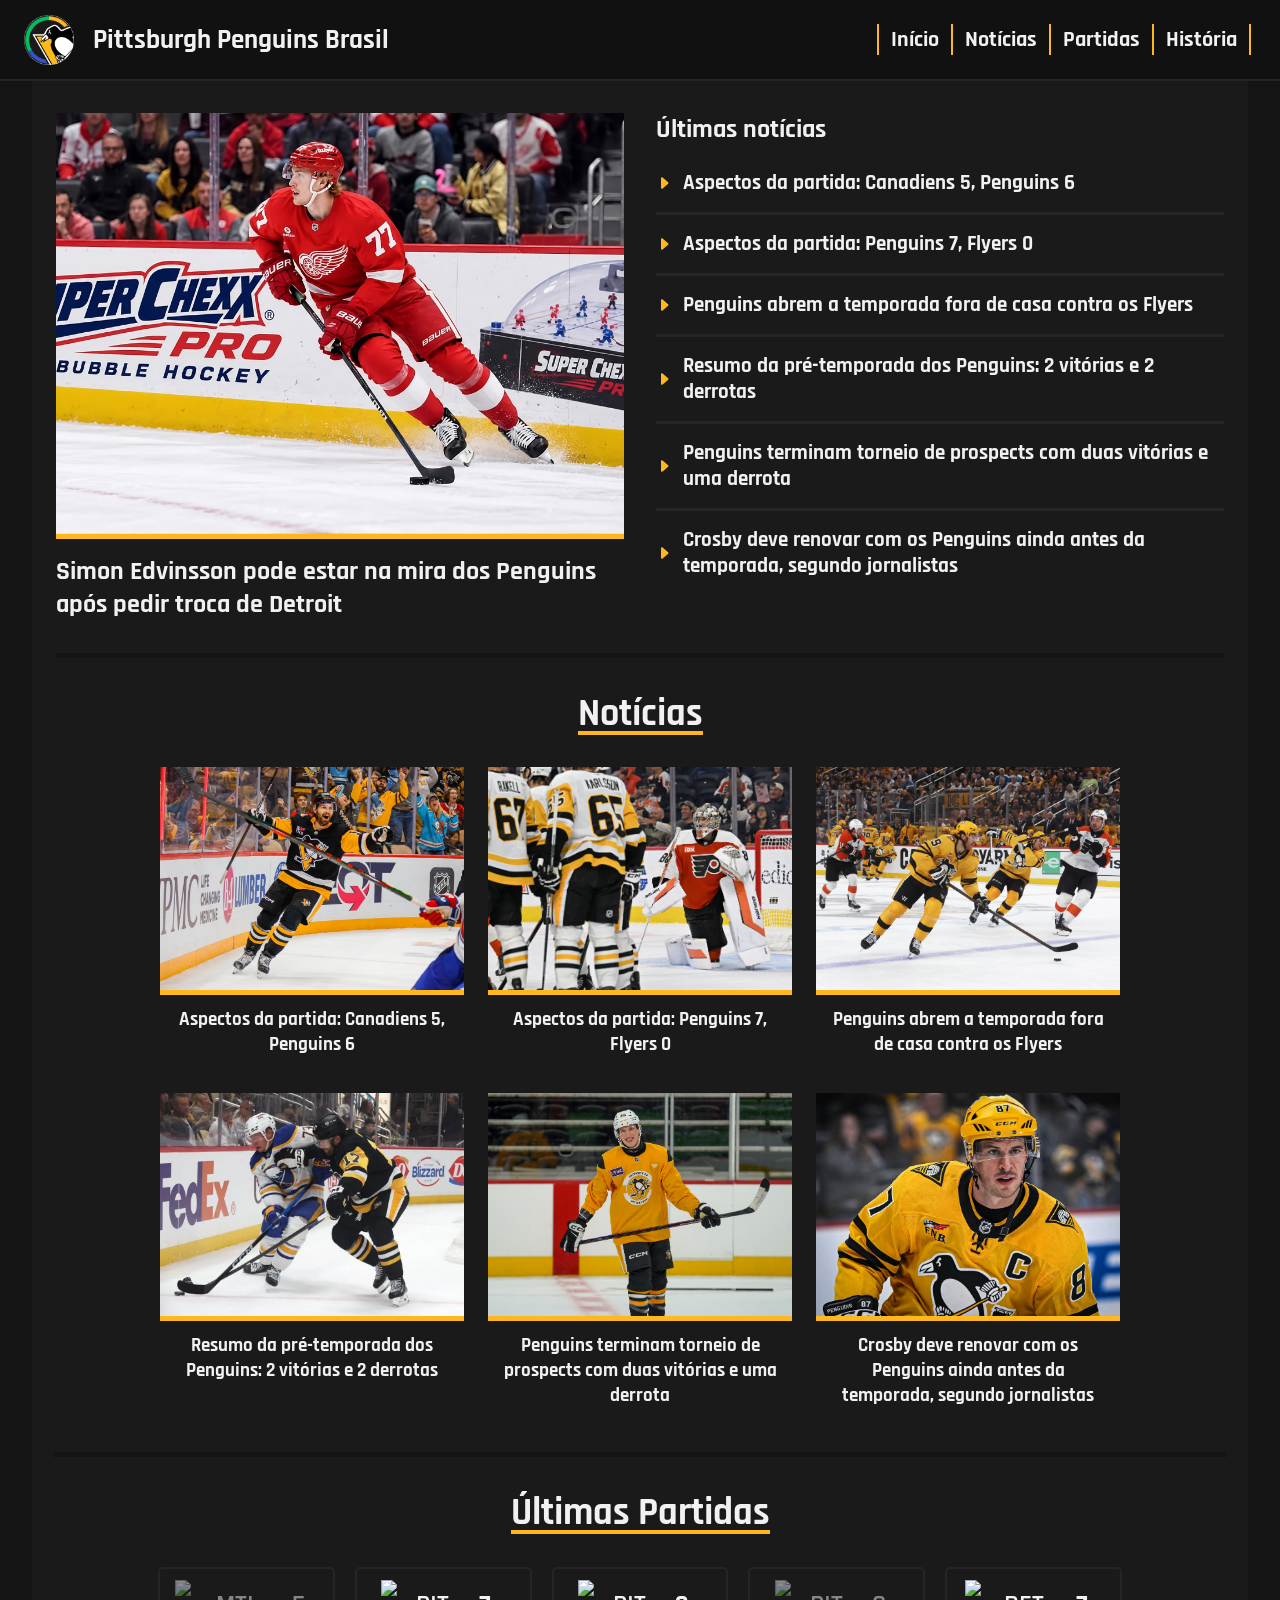
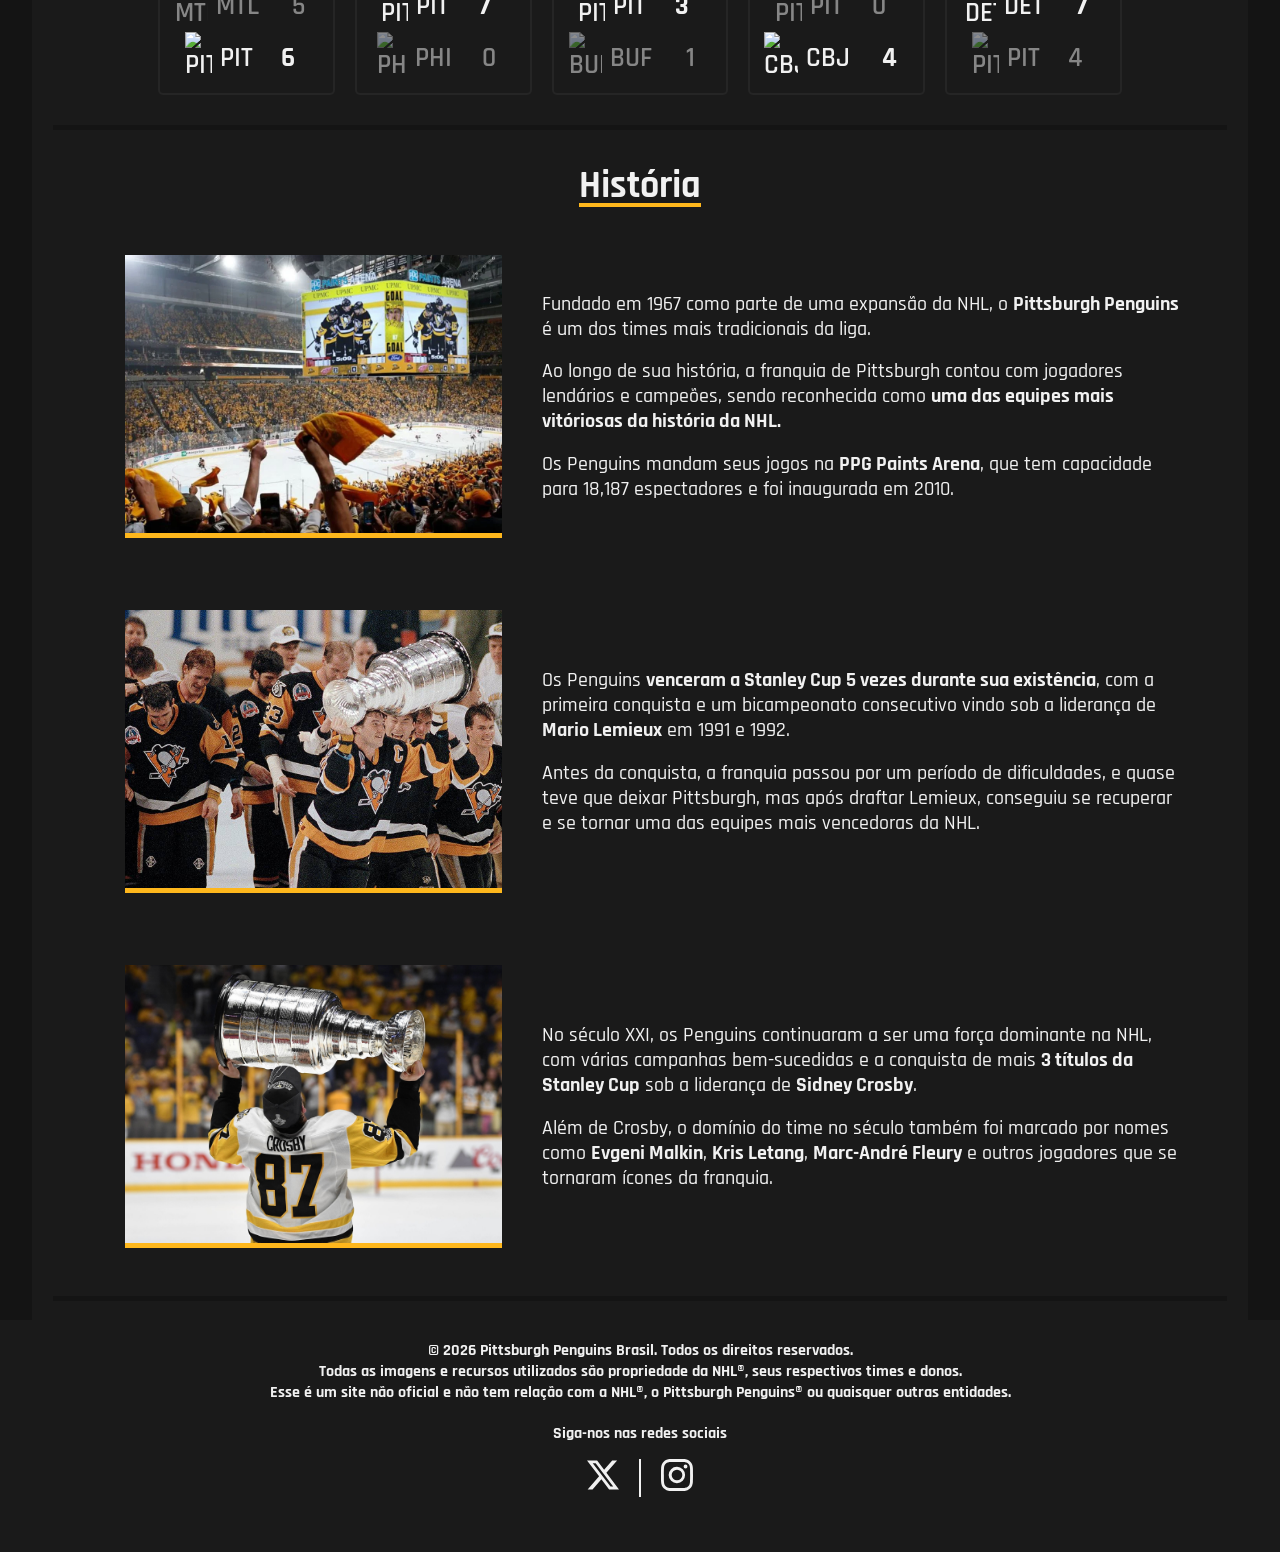
==== commit 4c402cb4: "Add files via upload" ====
--- a/index.html
+++ b/index.html
@@ -44,12 +44,12 @@
     <main>
         <div class="bloco" id="inicio">
             <div class="espaco-noticias flex">
-                <a class="noticia-principal" href="noticias/aspectos_da_partida_canadiens_5_penguins_6/">
+                <a class="noticia-principal" href="noticias/simon_edvinsson_pode_estar_na_mira_dos_penguins/">
                     <div class="foto-noticia">
-                        <img src="assets/otwinner.jpg" alt="Tommy Novak celebra o gol da vitória no overtime" width="100%">
+                        <img src="assets/edvinsson.jpeg" alt="Simon Edvinsson em ação pelos Red Wings" width="100%">
                     </div>
                     <div class="titulo-noticia flex">
-                        <p>Aspectos da partida: Canadiens 5, Penguins 6</p>
+                        <p>Simon Edvinsson pode estar na mira dos Penguins após pedir troca de Detroit</p>
                     </div>
                 </a>
                 <div class="noticias-secundarias"></div>
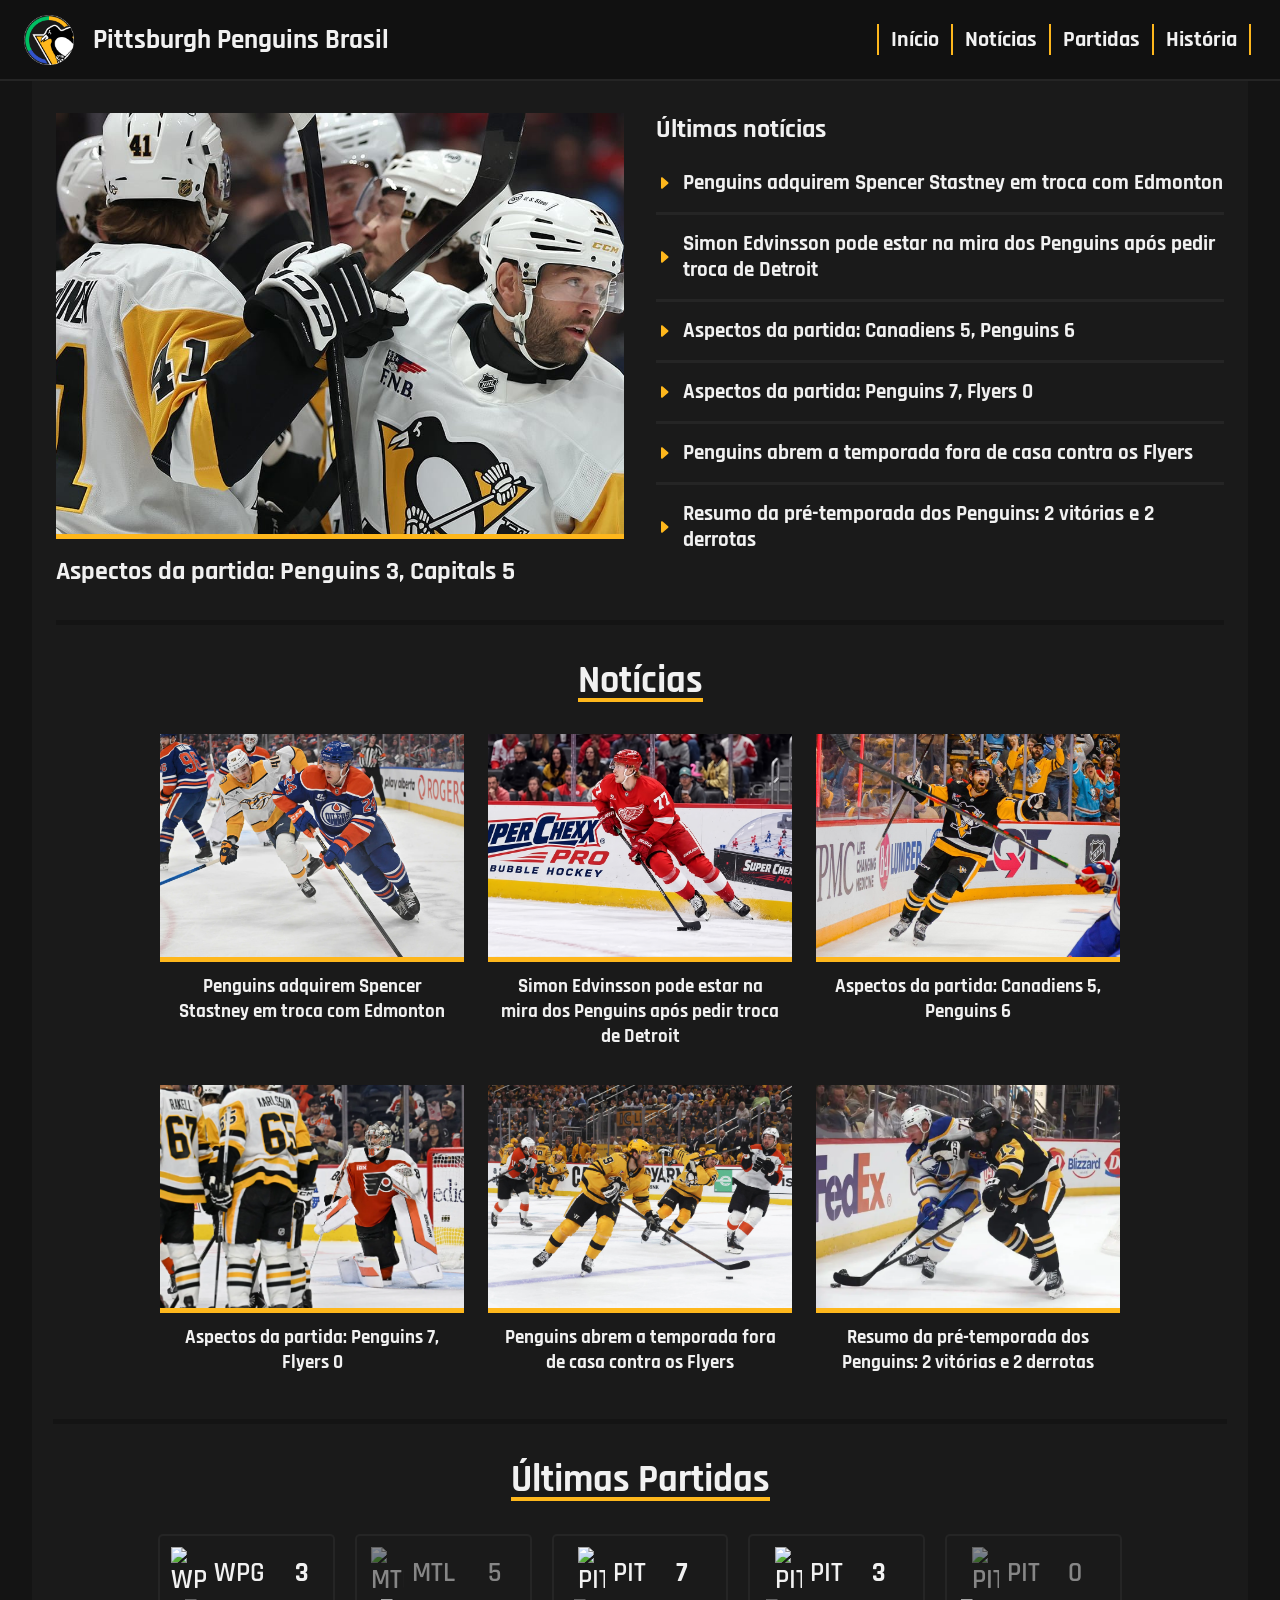
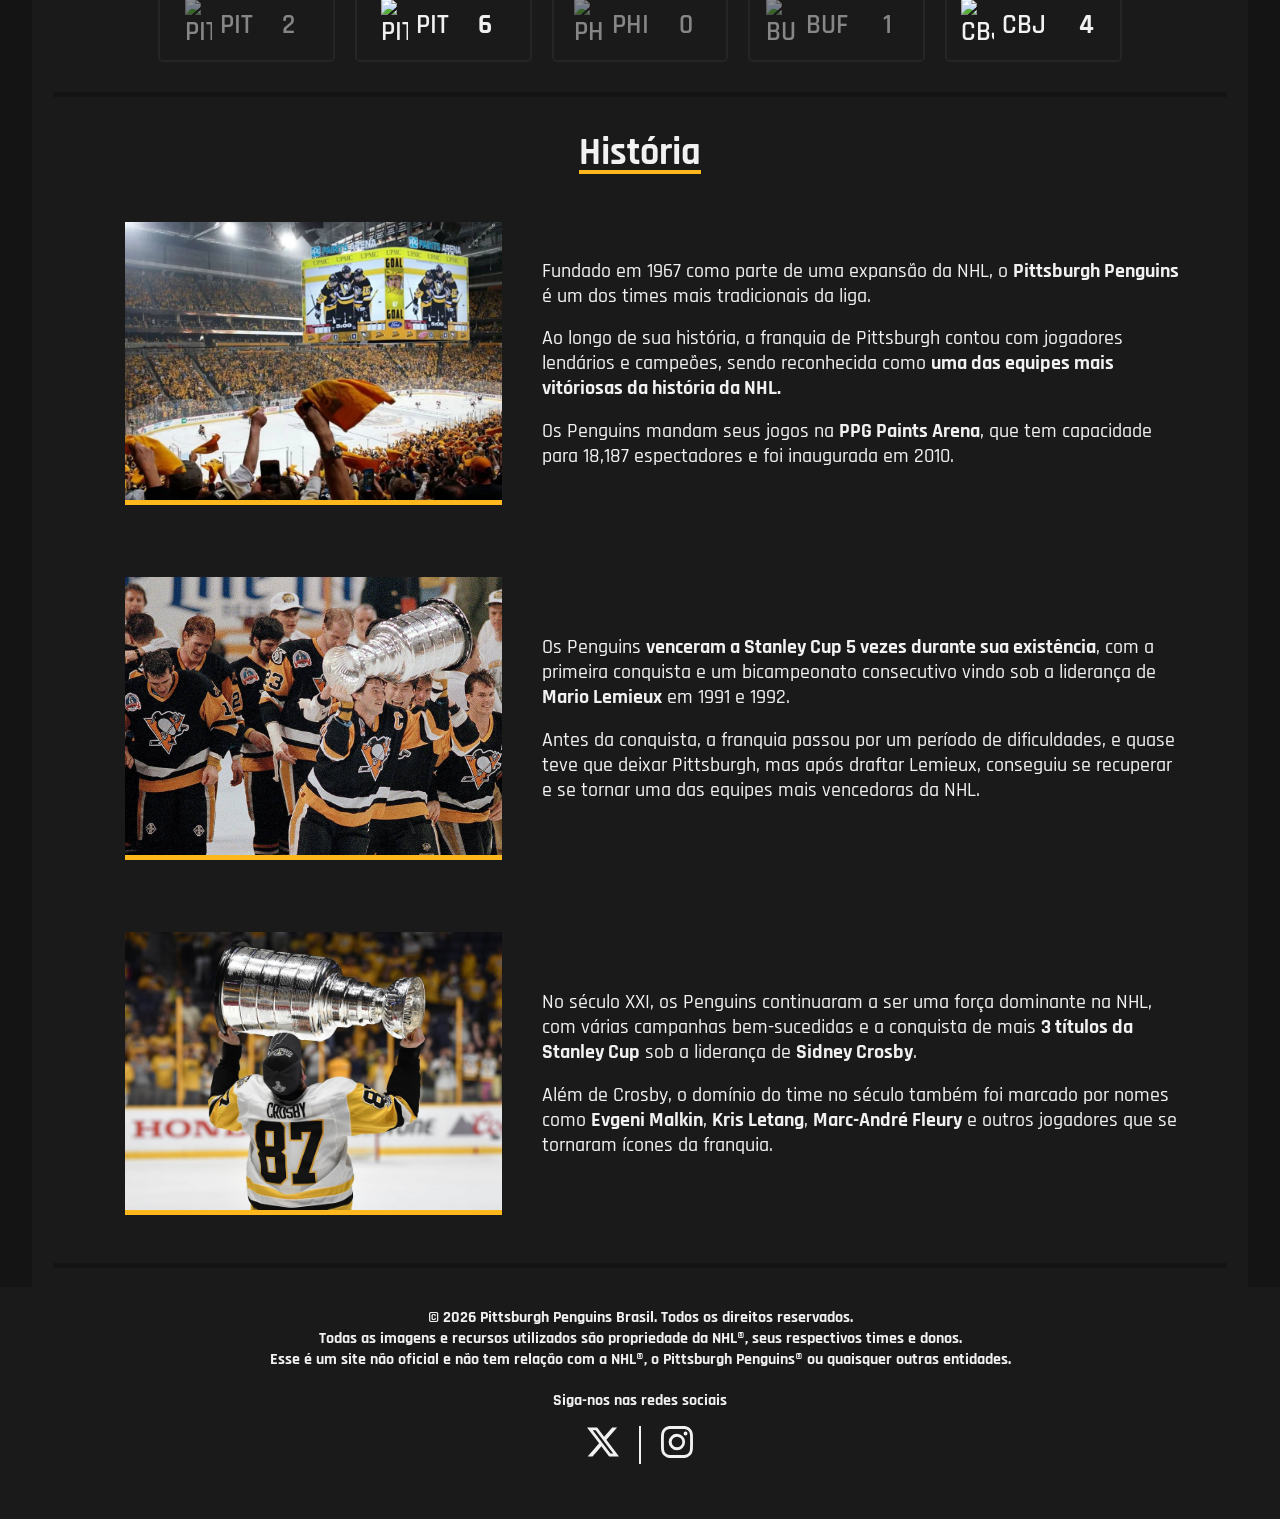
==== commit 483e98db: "Add files via upload" ====
--- a/index.html
+++ b/index.html
@@ -44,12 +44,12 @@
     <main>
         <div class="bloco" id="inicio">
             <div class="espaco-noticias flex">
-                <a class="noticia-principal" href="noticias/simon_edvinsson_pode_estar_na_mira_dos_penguins/">
+                <a class="noticia-principal" href="noticias/aspectos_da_partida_penguins_3_capitals_5/">
                     <div class="foto-noticia">
-                        <img src="assets/edvinsson.jpeg" alt="Simon Edvinsson em ação pelos Red Wings" width="100%">
+                        <img src="assets/capitals.jpg" alt="Ville Koivunen e Bryan Rust na partida contra Washington." width="100%">
                     </div>
                     <div class="titulo-noticia flex">
-                        <p>Simon Edvinsson pode estar na mira dos Penguins após pedir troca de Detroit</p>
+                        <p>Aspectos da partida: Penguins 3, Capitals 5</p>
                     </div>
                 </a>
                 <div class="noticias-secundarias"></div>
